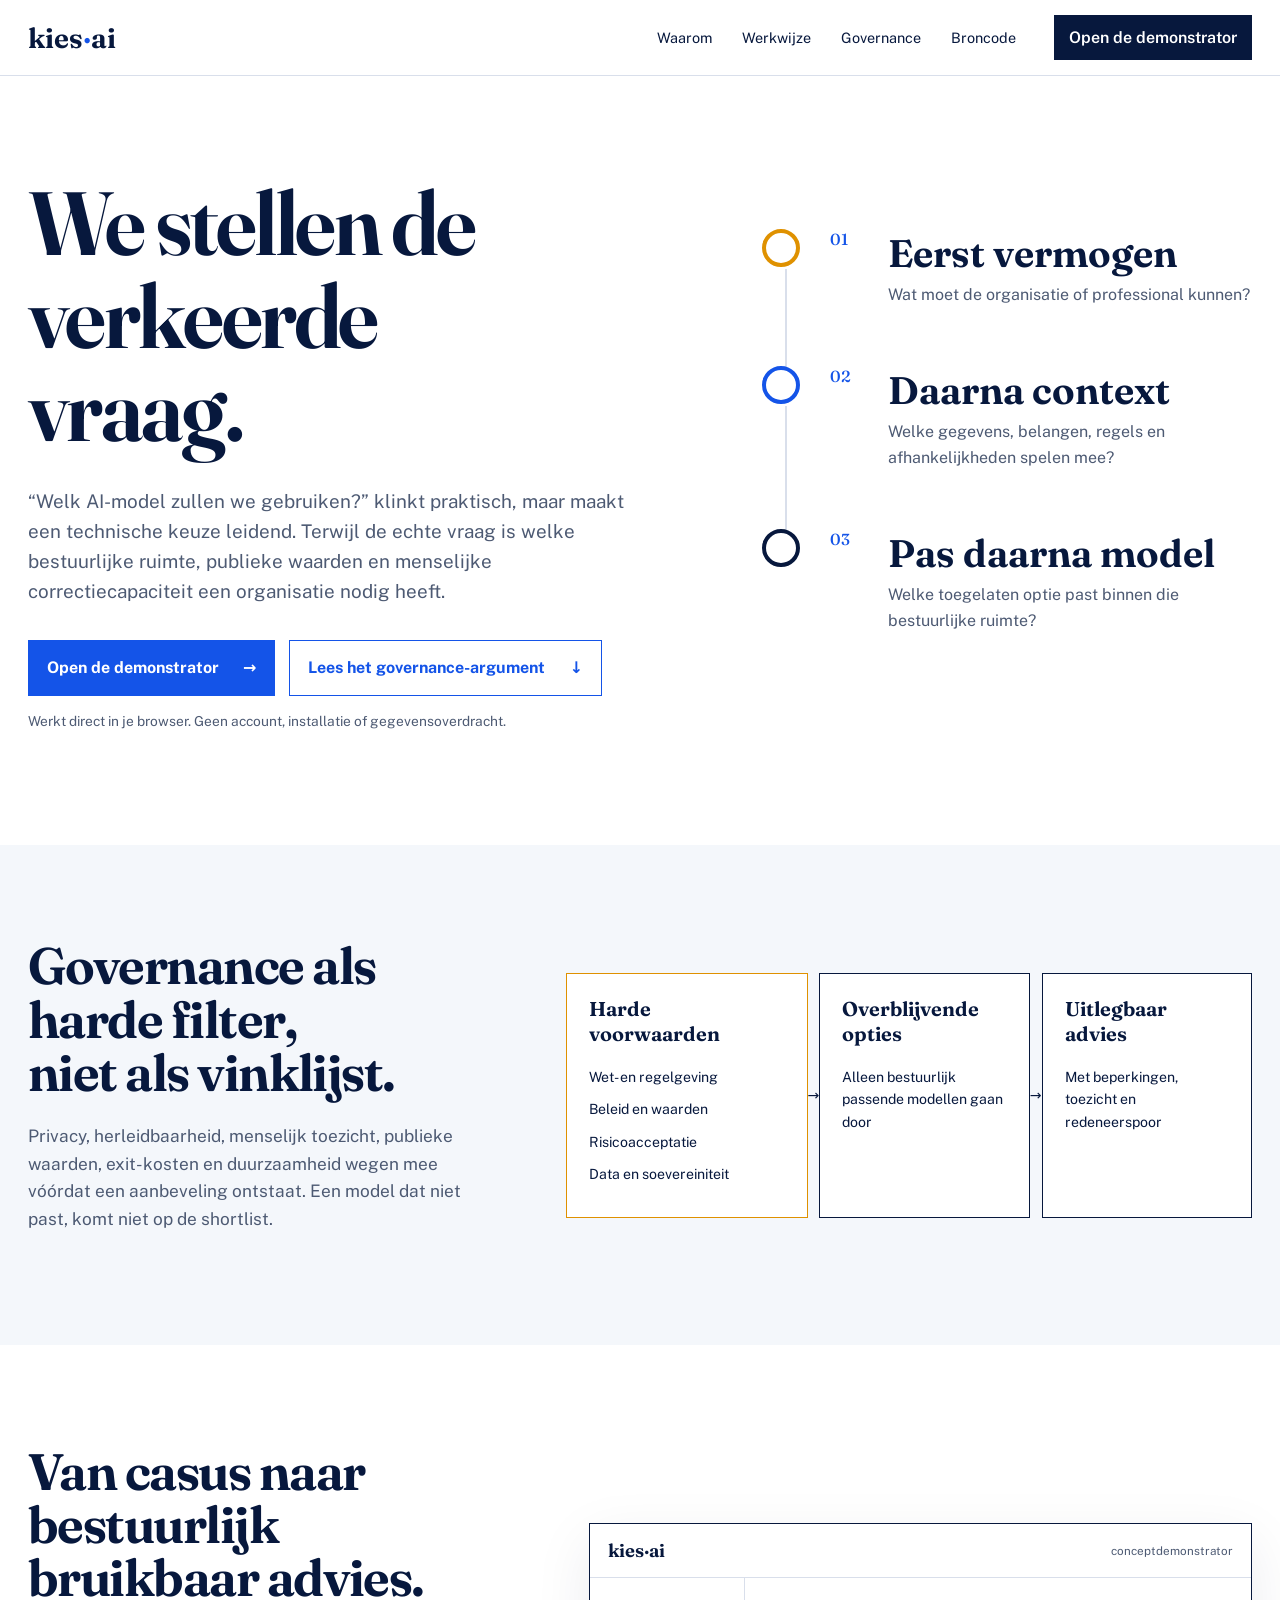
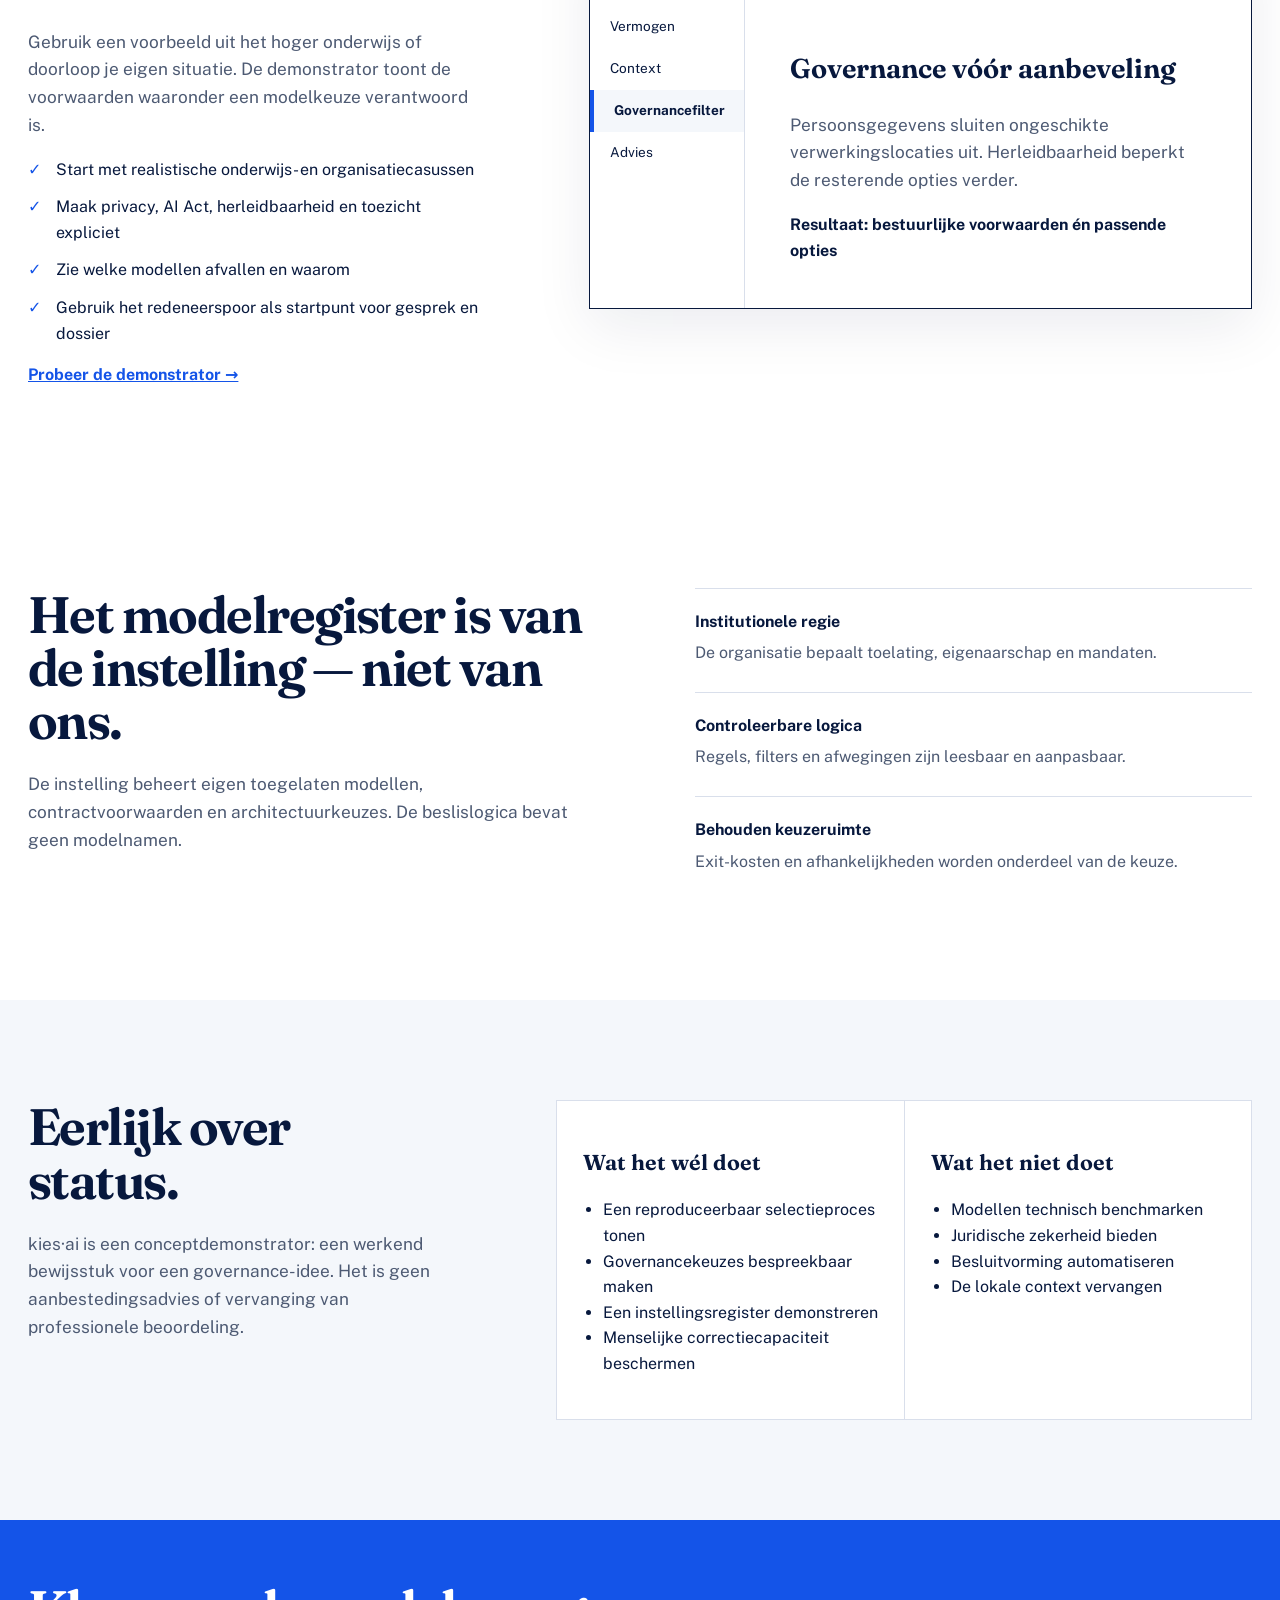
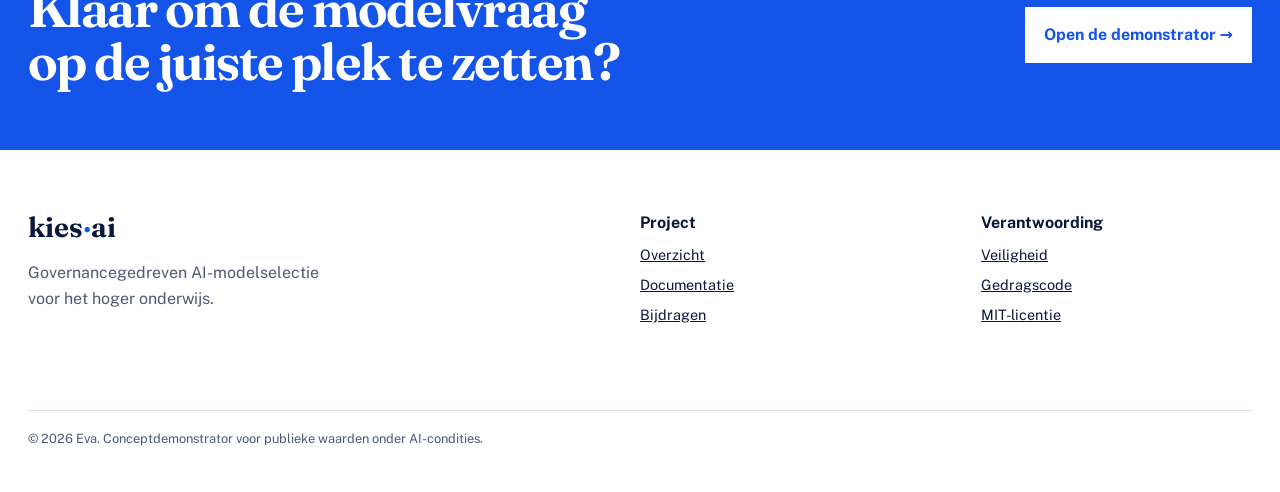
==== index.html @ e93bbaaf "Release kies-ai v1.0.0" ====
<!doctype html>
<html lang="nl">
<head>
  <meta charset="utf-8">
  <meta name="viewport" content="width=device-width, initial-scale=1">
  <meta name="theme-color" content="#ffffff">
  <meta name="description" content="kies·ai maakt van AI-modelselectie een uitlegbaar bestuurlijk proces: eerst vermogen, daarna context, pas daarna model.">
  <meta property="og:title" content="We stellen de verkeerde vraag.">
  <meta property="og:description" content="AI-modelselectie is een bestuurlijk ontwerpvraagstuk. Eerst vermogen. Daarna context. Pas daarna model.">
  <meta property="og:type" content="website">
  <meta property="og:image" content="assets/social-preview.png">
  <meta name="twitter:card" content="summary_large_image">
  <link rel="icon" href="assets/favicon.svg" type="image/svg+xml">
  <title>kies·ai — AI-modelselectie als bestuurlijk ontwerpvraagstuk</title>
  <link rel="stylesheet" href="landing.css">
</head>
<body>
  <a class="skip-link" href="#inhoud">Ga naar de inhoud</a>
  <header class="site-header">
    <a class="brand" href="./" aria-label="kies·ai, startpagina">kies<span>·</span>ai</a>
    <nav aria-label="Hoofdnavigatie"><a href="#waarom">Waarom</a><a href="#werkwijze">Werkwijze</a><a href="#governance">Governance</a><a href="engine.js">Broncode</a></nav>
    <a class="header-cta" href="demo/">Open de demonstrator</a>
  </header>
  <main id="inhoud">
    <section class="hero" id="waarom">
      <div class="hero-copy">
        <h1>We stellen de<br>verkeerde vraag.</h1>
        <p>“Welk AI-model zullen we gebruiken?” klinkt praktisch, maar maakt een technische keuze leidend. Terwijl de echte vraag is welke bestuurlijke ruimte, publieke waarden en menselijke correctiecapaciteit een organisatie nodig heeft.</p>
        <div class="actions"><a class="button primary" href="demo/">Open de demonstrator <span aria-hidden="true">→</span></a><a class="button secondary" href="#governance">Lees het governance-argument <span aria-hidden="true">↓</span></a></div>
        <p class="direct-note">Werkt direct in je browser. Geen account, installatie of gegevensoverdracht.</p>
      </div>
      <ol class="path" aria-label="De volgorde van modelselectie">
        <li><span class="node amber" aria-hidden="true"></span><b>01</b><div><strong>Eerst vermogen</strong><p>Wat moet de organisatie of professional kunnen?</p></div></li>
        <li><span class="node blue" aria-hidden="true"></span><b>02</b><div><strong>Daarna context</strong><p>Welke gegevens, belangen, regels en afhankelijkheden spelen mee?</p></div></li>
        <li><span class="node navy" aria-hidden="true"></span><b>03</b><div><strong>Pas daarna model</strong><p>Welke toegelaten optie past binnen die bestuurlijke ruimte?</p></div></li>
      </ol>
    </section>
    <section class="band governance" id="governance">
      <div><h2>Governance als harde filter,<br>niet als vinklijst.</h2><p>Privacy, herleidbaarheid, menselijk toezicht, publieke waarden, exit-kosten en duurzaamheid wegen mee vóórdat een aanbeveling ontstaat. Een model dat niet past, komt niet op de shortlist.</p></div>
      <div class="filter-flow" aria-label="Governancefilter vóór de aanbeveling"><div><strong>Harde voorwaarden</strong><span>Wet- en regelgeving</span><span>Beleid en waarden</span><span>Risicoacceptatie</span><span>Data en soevereiniteit</span></div><span class="flow-arrow" aria-hidden="true">→</span><div><strong>Overblijvende opties</strong><span>Alleen bestuurlijk passende modellen gaan door</span></div><span class="flow-arrow" aria-hidden="true">→</span><div><strong>Uitlegbaar advies</strong><span>Met beperkingen, toezicht en redeneerspoor</span></div></div>
    </section>
    <section class="demo-section" id="werkwijze">
      <div><h2>Van casus naar bestuurlijk bruikbaar advies.</h2><p>Gebruik een voorbeeld uit het hoger onderwijs of doorloop je eigen situatie. De demonstrator toont de voorwaarden waaronder een modelkeuze verantwoord is.</p><ul class="check-list"><li>Start met realistische onderwijs- en organisatiecasussen</li><li>Maak privacy, AI Act, herleidbaarheid en toezicht expliciet</li><li>Zie welke modellen afvallen en waarom</li><li>Gebruik het redeneerspoor als startpunt voor gesprek en dossier</li></ul><a class="text-link" href="demo/">Probeer de demonstrator →</a></div>
      <div class="demo-preview" aria-label="Voorbeeld van het governanceproces"><div class="preview-head"><span>kies·ai</span><small>conceptdemonstrator</small></div><div class="preview-body"><ol><li>Vermogen</li><li>Context</li><li class="active">Governancefilter</li><li>Advies</li></ol><div><h3>Governance vóór aanbeveling</h3><p>Persoonsgegevens sluiten ongeschikte verwerkingslocaties uit. Herleidbaarheid beperkt de resterende opties verder.</p><strong>Resultaat: bestuurlijke voorwaarden én passende opties</strong></div></div></div>
    </section>
    <section class="registry-section"><div><h2>Het modelregister is van de instelling — niet van ons.</h2><p>De instelling beheert eigen toegelaten modellen, contractvoorwaarden en architectuurkeuzes. De beslislogica bevat geen modelnamen.</p></div><dl><div><dt>Institutionele regie</dt><dd>De organisatie bepaalt toelating, eigenaarschap en mandaten.</dd></div><div><dt>Controleerbare logica</dt><dd>Regels, filters en afwegingen zijn leesbaar en aanpasbaar.</dd></div><div><dt>Behouden keuzeruimte</dt><dd>Exit-kosten en afhankelijkheden worden onderdeel van de keuze.</dd></div></dl></section>
    <section class="status-section"><div><h2>Eerlijk over status.</h2><p>kies·ai is een conceptdemonstrator: een werkend bewijsstuk voor een governance-idee. Het is geen aanbestedingsadvies of vervanging van professionele beoordeling.</p></div><div class="status-split"><div><h3>Wat het wél doet</h3><ul><li>Een reproduceerbaar selectieproces tonen</li><li>Governancekeuzes bespreekbaar maken</li><li>Een instellingsregister demonstreren</li><li>Menselijke correctiecapaciteit beschermen</li></ul></div><div><h3>Wat het niet doet</h3><ul><li>Modellen technisch benchmarken</li><li>Juridische zekerheid bieden</li><li>Besluitvorming automatiseren</li><li>De lokale context vervangen</li></ul></div></div></section>
    <section class="closing"><h2>Klaar om de modelvraag<br>op de juiste plek te zetten?</h2><a class="button light" href="demo/">Open de demonstrator →</a></section>
  </main>
  <footer><div><a class="brand" href="./">kies<span>·</span>ai</a><p>Governancegedreven AI-modelselectie voor het hoger onderwijs.</p></div><div><strong>Project</strong><a href="README.md">Overzicht</a><a href="DOCUMENTATIE.md">Documentatie</a><a href="CONTRIBUTING.md">Bijdragen</a></div><div><strong>Verantwoording</strong><a href="SECURITY.md">Veiligheid</a><a href="CODE_OF_CONDUCT.md">Gedragscode</a><a href="LICENSE">MIT-licentie</a></div><p class="copyright">© 2026 Eva. Conceptdemonstrator voor publieke waarden onder AI-condities.</p></footer>
</body>
</html>
---- landing.css ----
@import url('https://fonts.googleapis.com/css2?family=Fraunces:opsz,wght@9..144,500;9..144,650&family=Public+Sans:wght@400;600;700&display=swap');
:root{--ink:#07183d;--muted:#4d5a73;--blue:#1454e8;--amber:#df9100;--pale:#f4f7fb;--line:#d9dfeb;--serif:"Fraunces",Georgia,serif;--sans:"Public Sans",system-ui,sans-serif}*{box-sizing:border-box}html{scroll-behavior:smooth}body{margin:0;color:var(--ink);font-family:var(--sans);line-height:1.6}a{color:inherit}h1,h2{font-family:var(--serif);font-weight:650;line-height:1.04;letter-spacing:-.03em}h2{font-size:clamp(2.2rem,4vw,4rem);margin:0 0 24px}.skip-link{position:absolute;left:-999px;top:8px;background:var(--ink);color:#fff;padding:10px;z-index:20}.skip-link:focus{left:8px}.site-header{height:76px;display:flex;align-items:center;gap:38px;padding:0 max(28px,calc((100vw - 1280px)/2));border-bottom:1px solid var(--line)}.brand{font:650 1.75rem var(--serif);text-decoration:none;white-space:nowrap}.brand span{color:var(--blue)}nav{display:flex;gap:30px;margin-left:auto}nav a{text-decoration:none;font-size:.9rem}.header-cta{background:var(--ink);color:#fff;text-decoration:none;padding:10px 15px;font-weight:600}.hero,.demo-section,.registry-section,.status-section{max-width:1280px;margin:auto;padding:100px 28px}.hero{display:grid;grid-template-columns:1.12fr .88fr;gap:110px;min-height:680px;align-items:center}.hero h1{font-size:clamp(3.6rem,7vw,6.9rem);margin:0 0 30px;max-width:8.7ch}.hero-copy>p{font-size:1.18rem;max-width:650px;color:var(--muted)}.actions{display:flex;gap:14px;margin-top:34px;flex-wrap:wrap}.button{display:inline-flex;justify-content:space-between;gap:24px;text-decoration:none;font-weight:700;padding:14px 18px;border:1px solid var(--blue)}.primary{background:var(--blue);color:#fff}.secondary{color:var(--blue)}.direct-note{font-size:.86rem!important}.path{list-style:none;margin:0;padding:0}.path li{display:grid;grid-template-columns:48px 38px 1fr;gap:20px;position:relative;padding-bottom:54px}.path li:not(:last-child):before{content:"";position:absolute;left:23px;top:40px;height:calc(100% - 15px);border-left:2px solid var(--line)}.path b{font:500 1rem var(--serif);color:var(--blue)}.path strong{font:650 clamp(1.7rem,3vw,2.6rem) var(--serif)}.path p{margin:5px 0;color:var(--muted)}.node{width:38px;height:38px;border:4px solid;border-radius:50%;background:#fff;z-index:1}.amber{border-color:var(--amber)}.blue{border-color:var(--blue)}.navy{border-color:var(--ink)}.band{background:var(--pale);padding:94px max(28px,calc((100vw - 1280px)/2));display:grid;grid-template-columns:.8fr 1.2fr;gap:80px}.band p,.demo-section p,.registry-section p,.status-section p{color:var(--muted);font-size:1.08rem}.filter-flow{display:grid;grid-template-columns:1.15fr auto 1fr auto 1fr;align-items:center}.filter-flow div{border:1px solid var(--ink);background:#fff;padding:22px;min-height:245px;display:flex;flex-direction:column;gap:10px}.filter-flow div:first-child{border-color:var(--amber)}.filter-flow strong{font:650 1.25rem var(--serif);margin-bottom:10px}.filter-flow span{font-size:.88rem}.flow-arrow{font-size:1.5rem}.demo-section{display:grid;grid-template-columns:.82fr 1.18fr;gap:100px;align-items:center}.check-list{padding:0;list-style:none}.check-list li{margin:12px 0;padding-left:28px;position:relative}.check-list li:before{content:"✓";position:absolute;left:0;color:var(--blue);font-weight:700}.text-link{color:var(--blue);font-weight:700}.demo-preview{border:1px solid var(--ink);box-shadow:0 18px 55px #07183d14}.preview-head{height:54px;border-bottom:1px solid var(--line);display:flex;align-items:center;justify-content:space-between;padding:0 18px;font:650 1.15rem var(--serif)}.preview-head small{font:400 .73rem var(--sans);color:var(--muted)}.preview-body{display:grid;grid-template-columns:155px 1fr;min-height:320px}.preview-body ol{margin:0;padding:28px 0;list-style:none;border-right:1px solid var(--line)}.preview-body li{padding:10px 20px;font-size:.85rem}.preview-body .active{background:var(--pale);border-left:4px solid var(--blue);font-weight:700}.preview-body>div{padding:45px}.preview-body h3{font:650 1.7rem var(--serif)}.registry-section{display:grid;grid-template-columns:1fr 1fr;gap:110px}.registry-section dl{margin:0}.registry-section dl div{padding:20px 0;border-top:1px solid var(--line)}dt{font-weight:700}dd{margin:6px 0;color:var(--muted)}.status-section{display:grid;grid-template-columns:.75fr 1.25fr;gap:110px;background:var(--pale);max-width:none;padding-left:max(28px,calc((100vw - 1280px)/2));padding-right:max(28px,calc((100vw - 1280px)/2))}.status-split{display:grid;grid-template-columns:1fr 1fr;border:1px solid var(--line);background:#fff}.status-split>div{padding:26px}.status-split>div+div{border-left:1px solid var(--line)}.status-split h3{font:650 1.35rem var(--serif)}.status-split ul{padding-left:20px}.closing{background:var(--blue);color:#fff;padding:62px max(28px,calc((100vw - 1280px)/2));display:flex;justify-content:space-between;align-items:center}.closing h2{margin:0}.light{background:#fff;color:var(--blue);border-color:#fff}footer{max-width:1280px;margin:auto;padding:60px 28px 30px;display:grid;grid-template-columns:2fr 1fr 1fr;gap:70px}footer div{display:flex;flex-direction:column;align-items:flex-start}footer p{color:var(--muted);max-width:320px}footer div>a:not(.brand){font-size:.9rem;margin-top:7px}.copyright{grid-column:1/-1;border-top:1px solid var(--line);padding-top:18px;max-width:none;font-size:.8rem}a:focus-visible{outline:3px solid var(--amber);outline-offset:4px}@media(prefers-reduced-motion:reduce){html{scroll-behavior:auto}}@media(max-width:900px){nav{display:none}.header-cta{margin-left:auto}.hero,.demo-section,.registry-section,.status-section,.band{grid-template-columns:1fr;gap:52px}.filter-flow{grid-template-columns:1fr}.flow-arrow{transform:rotate(90deg);justify-self:center}.closing{align-items:flex-start;gap:30px;flex-direction:column}}@media(max-width:580px){.site-header{height:auto;padding:15px 18px;flex-wrap:wrap}.header-cta{font-size:.8rem}.hero,.demo-section,.registry-section,.status-section{padding:68px 18px}.hero h1{font-size:3.3rem}.actions{flex-direction:column}.button{width:100%}.path li{grid-template-columns:38px 30px 1fr;gap:12px}.node{width:32px;height:32px}.path li:not(:last-child):before{left:15px}.preview-body{grid-template-columns:1fr}.preview-body ol{border-right:0;border-bottom:1px solid var(--line);display:flex;overflow:auto;padding:8px}.preview-body li{white-space:nowrap}.preview-body>div{padding:25px}.status-split{grid-template-columns:1fr}.status-split>div+div{border-left:0;border-top:1px solid var(--line)}footer{grid-template-columns:1fr;gap:28px}}
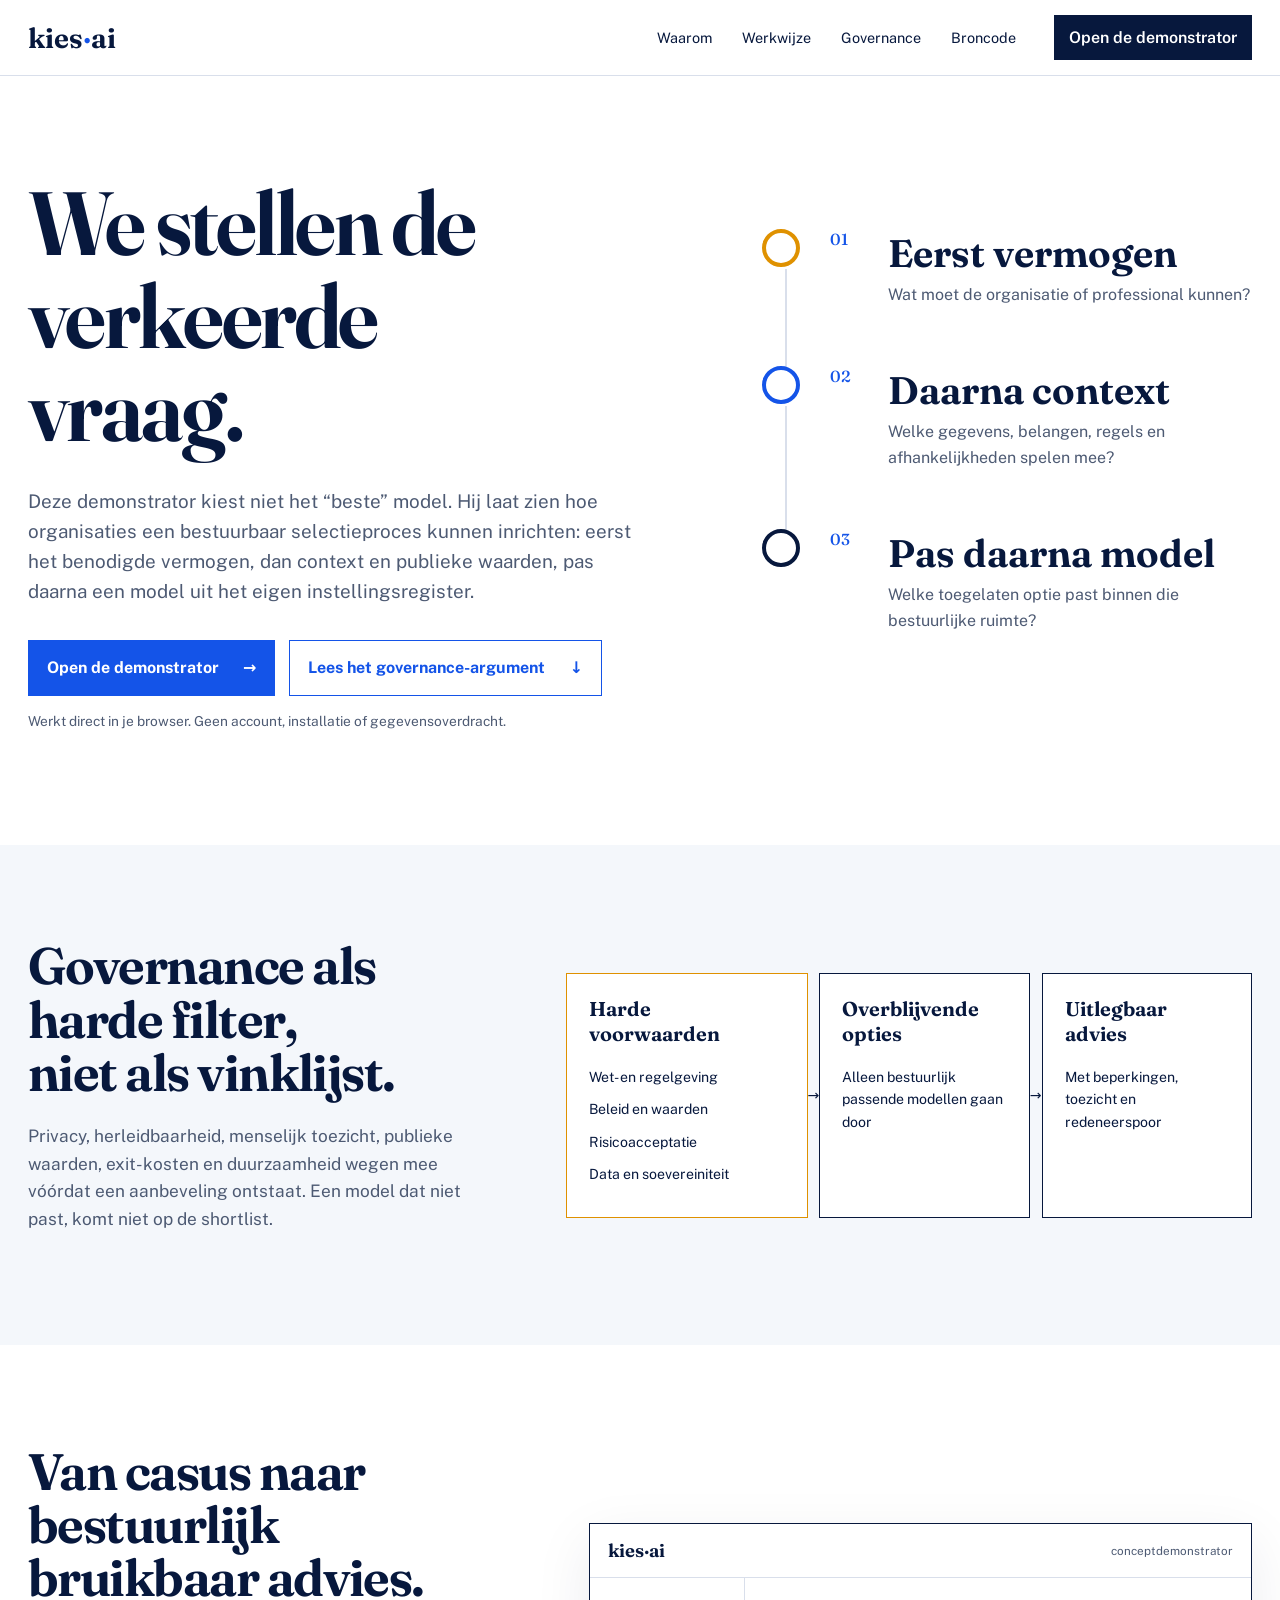
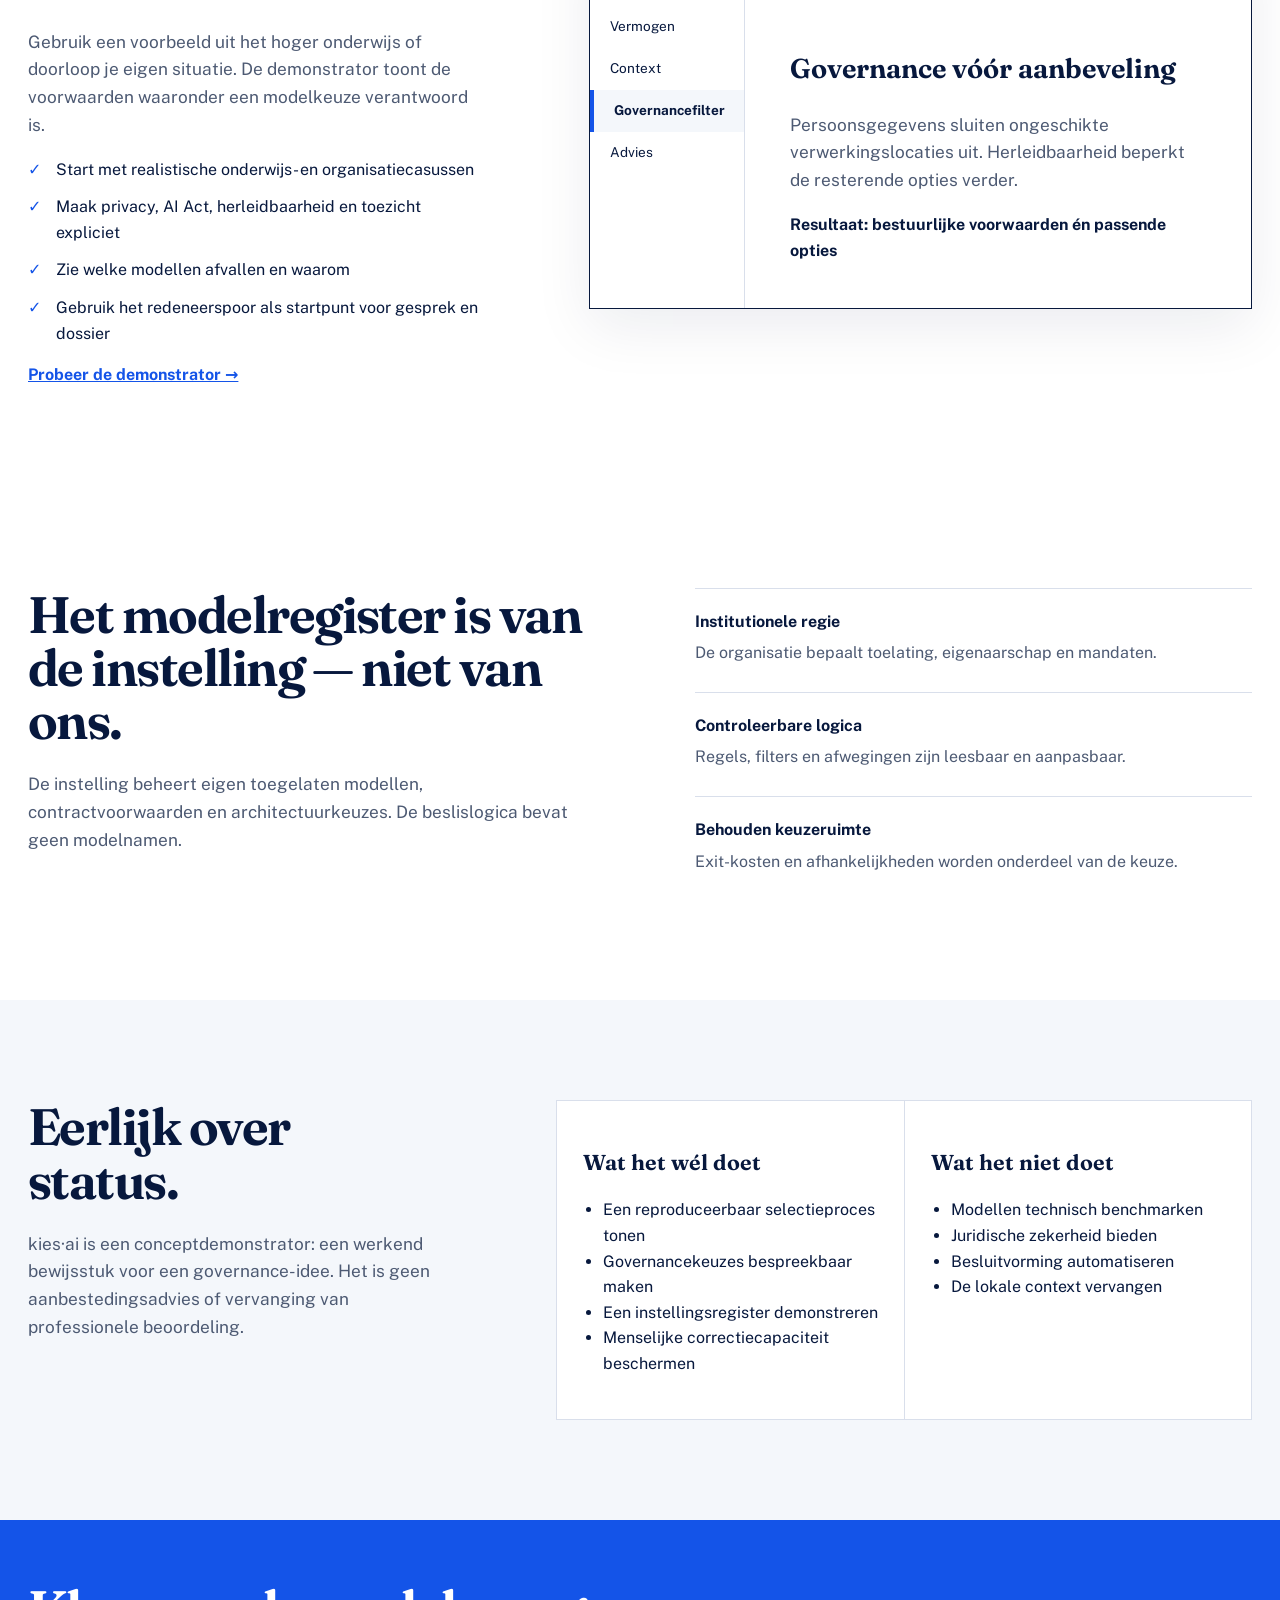
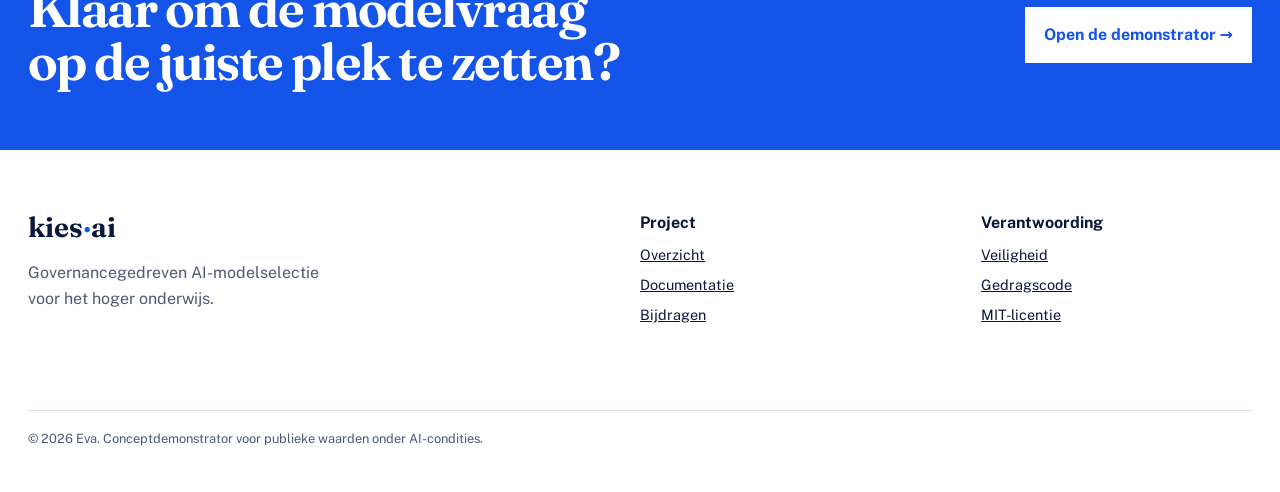
==== commit d54f8ac9: "Clarify kies-ai as a governance instrument" ====
--- a/index.html
+++ b/index.html
@@ -8,7 +8,8 @@
   <meta property="og:title" content="We stellen de verkeerde vraag.">
   <meta property="og:description" content="AI-modelselectie is een bestuurlijk ontwerpvraagstuk. Eerst vermogen. Daarna context. Pas daarna model.">
   <meta property="og:type" content="website">
-  <meta property="og:image" content="assets/social-preview.png">
+  <meta property="og:url" content="https://ecmw.github.io/kies-ai/">
+  <meta property="og:image" content="https://ecmw.github.io/kies-ai/assets/social-preview.jpg">
   <meta name="twitter:card" content="summary_large_image">
   <link rel="icon" href="assets/favicon.svg" type="image/svg+xml">
   <title>kies·ai — AI-modelselectie als bestuurlijk ontwerpvraagstuk</title>
@@ -25,7 +26,7 @@
     <section class="hero" id="waarom">
       <div class="hero-copy">
         <h1>We stellen de<br>verkeerde vraag.</h1>
-        <p>“Welk AI-model zullen we gebruiken?” klinkt praktisch, maar maakt een technische keuze leidend. Terwijl de echte vraag is welke bestuurlijke ruimte, publieke waarden en menselijke correctiecapaciteit een organisatie nodig heeft.</p>
+        <p>Deze demonstrator kiest niet het “beste” model. Hij laat zien hoe organisaties een bestuurbaar selectieproces kunnen inrichten: eerst het benodigde vermogen, dan context en publieke waarden, pas daarna een model uit het eigen instellingsregister.</p>
         <div class="actions"><a class="button primary" href="demo/">Open de demonstrator <span aria-hidden="true">→</span></a><a class="button secondary" href="#governance">Lees het governance-argument <span aria-hidden="true">↓</span></a></div>
         <p class="direct-note">Werkt direct in je browser. Geen account, installatie of gegevensoverdracht.</p>
       </div>
